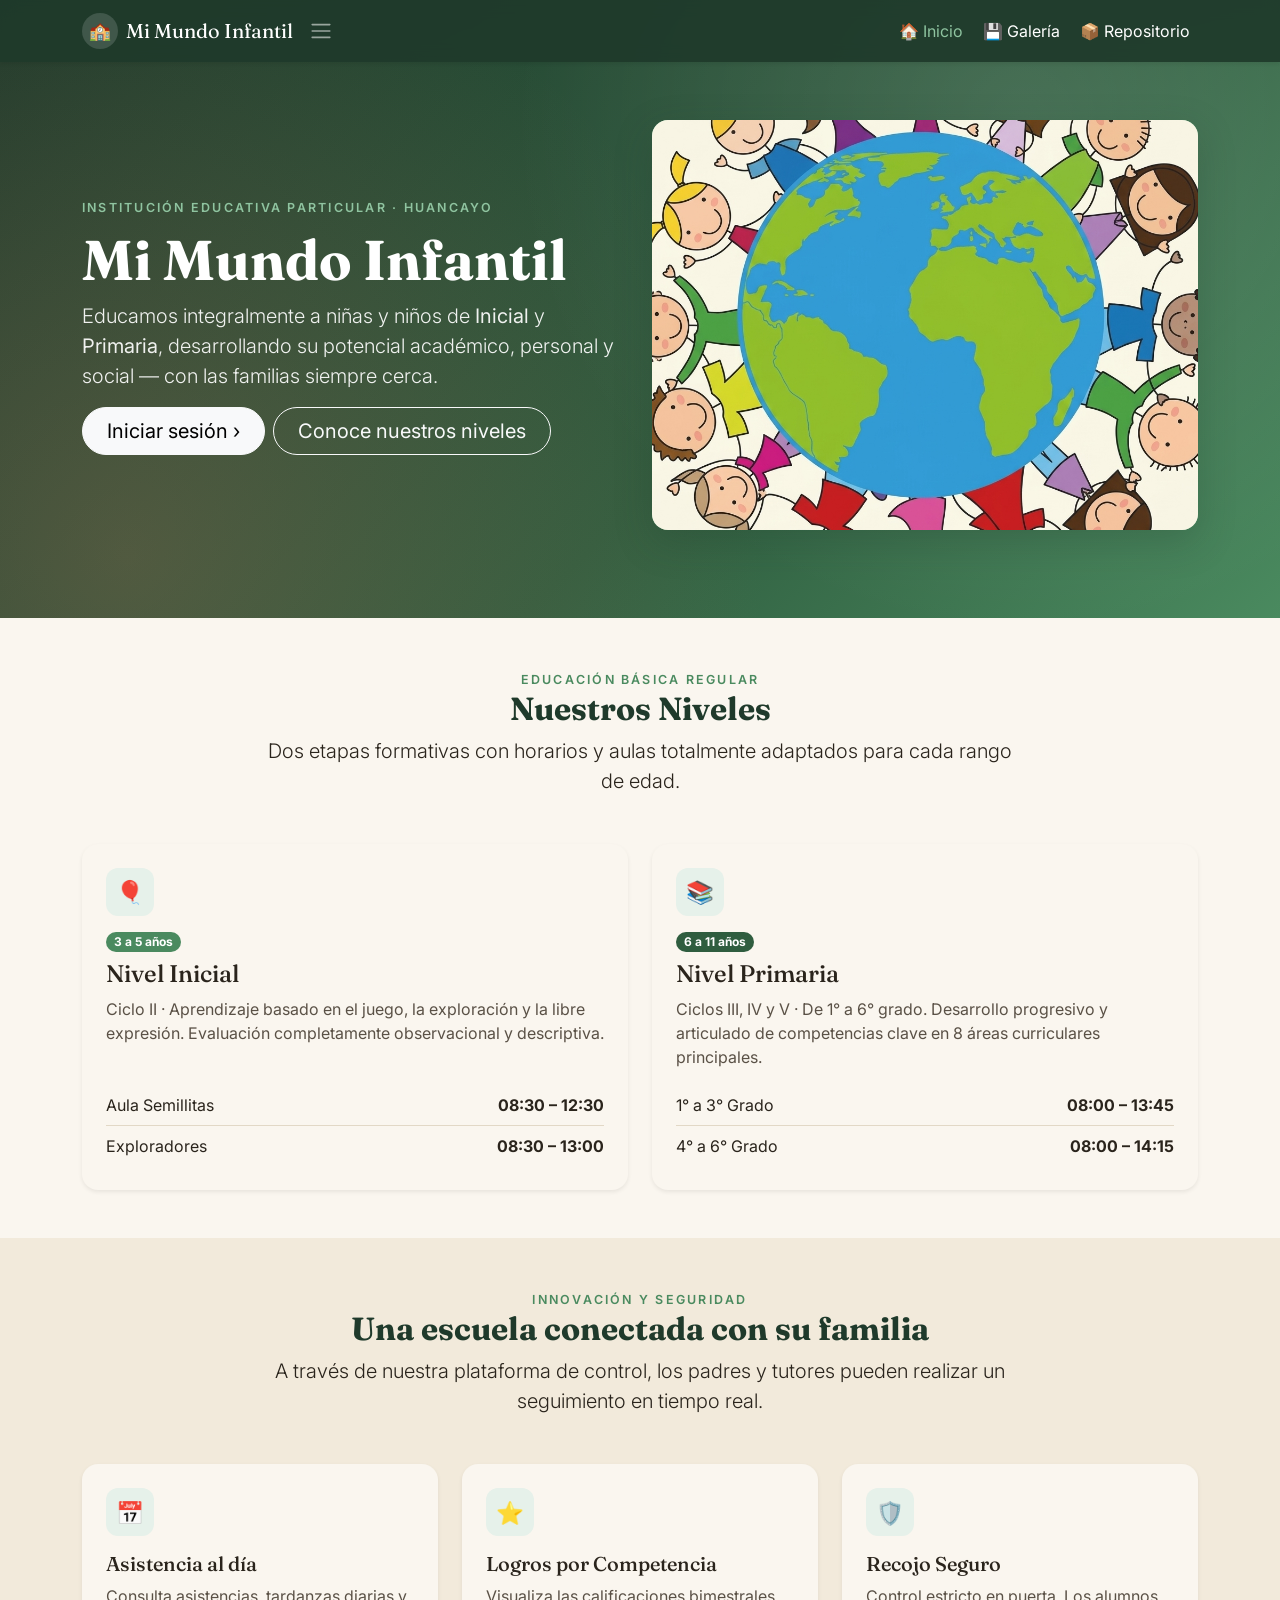
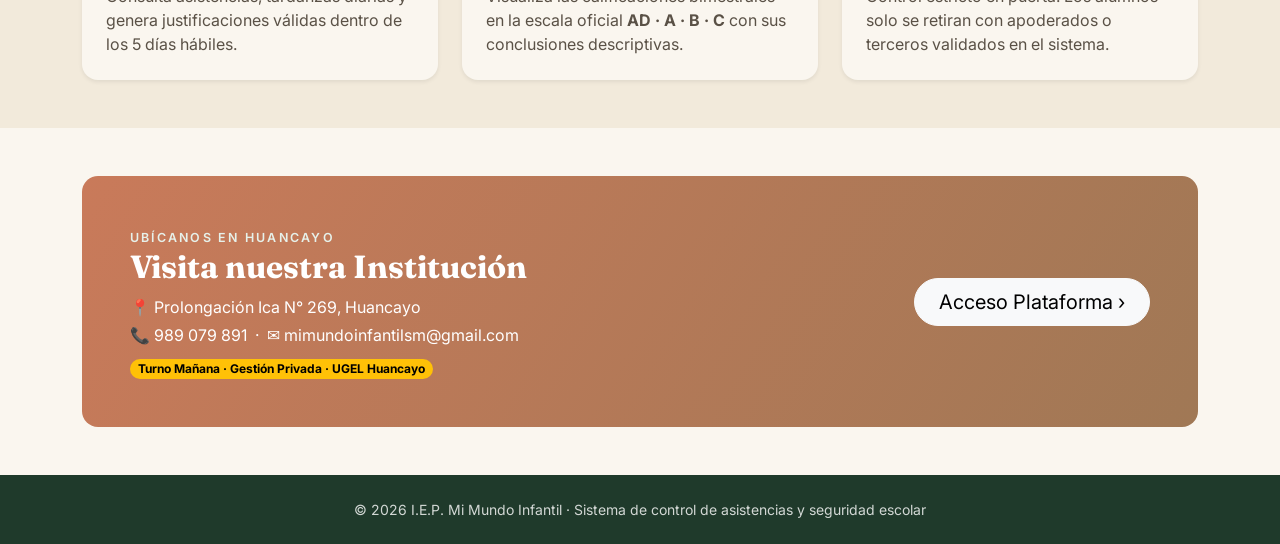
==== index.html @ d2dae3f8 "xd" ====
<!DOCTYPE html>
<html lang="es">
<head>
  <meta charset="UTF-8">
  <meta name="viewport" content="width=device-width, initial-scale=1">
  <title>Bienvenidos · Mi Mundo Infantil</title>

  <!-- Bootstrap 5 -->
  <link href="https://cdn.jsdelivr.net/npm/bootstrap@5.3.3/dist/css/bootstrap.min.css" rel="stylesheet">
  <!-- Tipografías -->
  <link rel="preconnect" href="https://fonts.googleapis.com">
  <link rel="preconnect" href="https://fonts.gstatic.com" crossorigin>
  <link href="https://fonts.googleapis.com/css2?family=Fraunces:wght@500;700&family=Inter:wght@400;500;600&display=swap" rel="stylesheet">
  <!-- CSS propio -->
  <link href="styles.css" rel="stylesheet">
</head>
<body>

  <!-- Navbar -->
  <nav class="navbar navbar-expand-lg navbar-dark navbar-mmi fixed-top shadow-sm">
    <div class="container">
      <a class="navbar-brand d-flex align-items-center gap-2" href="index.html">
        <span class="logo-burbuja">🏫</span>
        <span>Mi Mundo Infantil</span>
      </a>
        <span class="navbar-toggler-icon"></span>
      </button>
      <div class="collapse navbar-collapse" id="navMain">
        <ul class="navbar-nav ms-auto align-items-lg-center gap-lg-1">
          <li class="nav-item"><a class="nav-link active" href="index.html">🏠 Inicio</a></li>
          <li class="nav-item"><a class="nav-link" href="viveic.html">💾 Galería</a></li>
          <li class="nav-item">
            <a class="nav-link" href="https://github.com/AngelQE/Mi-Mundo-Infantil" target="_blank" rel="noopener noreferrer">📦 Repositorio</a>
          </li>
        </ul>
      </div>
    </div>
  </nav>

  <!-- Hero -->
  <header class="hero-section">
    <div class="container">
      <div class="row align-items-center g-4 py-4">
        <div class="col-lg-6">
          <span class="eyebrow">Institución Educativa Particular · Huancayo</span>
          <h1 class="display-4 fw-bold mt-2">Mi Mundo Infantil</h1>
          <p class="lead">Educamos integralmente a niñas y niños de <strong>Inicial</strong> y <strong>Primaria</strong>, desarrollando su potencial académico, personal y social — con las familias siempre cerca.</p>
          <div class="d-flex flex-wrap gap-2 mt-3">
            <a href="login.html" class="btn btn-light btn-lg rounded-pill px-4">Iniciar sesión ›</a>
            <a href="#niveles" class="btn btn-outline-light btn-lg rounded-pill px-4">Conoce nuestros niveles</a>
          </div>
        </div>
        <div class="col-lg-6">
          <div class="hero-media">
            <img src="images/logo.jpg" alt="Logo de Mi Mundo Infantil">
          </div>
        </div>
      </div>
    </div>
  </header>

  <!-- Niveles -->
  <section class="py-5" id="niveles">
    <div class="container">
      <div class="text-center mb-5">
        <span class="eyebrow">Educación Básica Regular</span>
        <h2 class="fw-bold">Nuestros Niveles</h2>
        <p class="lead mx-auto" style="max-width: 62ch;">Dos etapas formativas con horarios y aulas totalmente adaptados para cada rango de edad.</p>
      </div>

      <div class="row g-4">
        <!-- Inicial -->
        <div class="col-md-6">
          <div class="card h-100 shadow-sm border-0 rounded-4">
            <div class="card-body p-4 d-flex flex-column">
              <div class="icon-bubble mb-3">🎈</div>
              <span class="badge text-bg-success align-self-start mb-2">3 a 5 años</span>
              <h3 class="card-title h4">Nivel Inicial</h3>
              <p class="card-text text-muted">Ciclo II · Aprendizaje basado en el juego, la exploración y la libre expresión. Evaluación completamente observacional y descriptiva.</p>
              <ul class="list-group list-group-flush mt-auto">
                <li class="list-group-item d-flex justify-content-between px-0">
                  <span>Aula Semillitas</span><strong>08:30 – 12:30</strong>
                </li>
                <li class="list-group-item d-flex justify-content-between px-0">
                  <span>Exploradores</span><strong>08:30 – 13:00</strong>
                </li>
              </ul>
            </div>
          </div>
        </div>
        <!-- Primaria -->
        <div class="col-md-6">
          <div class="card h-100 shadow-sm border-0 rounded-4">
            <div class="card-body p-4 d-flex flex-column">
              <div class="icon-bubble mb-3">📚</div>
              <span class="badge text-bg-primary align-self-start mb-2">6 a 11 años</span>
              <h3 class="card-title h4">Nivel Primaria</h3>
              <p class="card-text text-muted">Ciclos III, IV y V · De 1° a 6° grado. Desarrollo progresivo y articulado de competencias clave en 8 áreas curriculares principales.</p>
              <ul class="list-group list-group-flush mt-auto">
                <li class="list-group-item d-flex justify-content-between px-0">
                  <span>1° a 3° Grado</span><strong>08:00 – 13:45</strong>
                </li>
                <li class="list-group-item d-flex justify-content-between px-0">
                  <span>4° a 6° Grado</span><strong>08:00 – 14:15</strong>
                </li>
              </ul>
            </div>
          </div>
        </div>
      </div>
    </div>
  </section>

  <!-- Sistema / Features -->
  <section class="py-5 section-alt" id="sistema">
    <div class="container">
      <div class="text-center mb-5">
        <span class="eyebrow">Innovación y Seguridad</span>
        <h2 class="fw-bold">Una escuela conectada con su familia</h2>
        <p class="lead mx-auto" style="max-width: 62ch;">A través de nuestra plataforma de control, los padres y tutores pueden realizar un seguimiento en tiempo real.</p>
      </div>

      <div class="row g-4">
        <div class="col-md-4">
          <div class="card h-100 shadow-sm border-0 rounded-4">
            <div class="card-body p-4">
              <div class="icon-bubble mb-3">📅</div>
              <h3 class="card-title h5">Asistencia al día</h3>
              <p class="card-text text-muted mb-0">Consulta asistencias, tardanzas diarias y genera justificaciones válidas dentro de los 5 días hábiles.</p>
            </div>
          </div>
        </div>
        <div class="col-md-4">
          <div class="card h-100 shadow-sm border-0 rounded-4">
            <div class="card-body p-4">
              <div class="icon-bubble mb-3">⭐</div>
              <h3 class="card-title h5">Logros por Competencia</h3>
              <p class="card-text text-muted mb-0">Visualiza las calificaciones bimestrales en la escala oficial <strong>AD · A · B · C</strong> con sus conclusiones descriptivas.</p>
            </div>
          </div>
        </div>
        <div class="col-md-4">
          <div class="card h-100 shadow-sm border-0 rounded-4">
            <div class="card-body p-4">
              <div class="icon-bubble mb-3">🛡️</div>
              <h3 class="card-title h5">Recojo Seguro</h3>
              <p class="card-text text-muted mb-0">Control estricto en puerta. Los alumnos solo se retiran con apoderados o terceros validados en el sistema.</p>
            </div>
          </div>
        </div>
      </div>
    </div>
  </section>

  <!-- Contacto / Banner -->
  <section class="py-5" id="contacto">
    <div class="container">
      <div class="banner-cta p-4 p-lg-5">
        <div class="row align-items-center g-3">
          <div class="col-lg-8">
            <span class="eyebrow" style="color: var(--verde-100);">Ubícanos en Huancayo</span>
            <h2 class="fw-bold mb-2">Visita nuestra Institución</h2>
            <p class="mb-1">📍 Prolongación Ica N° 269, Huancayo</p>
            <p class="mb-1">📞 989 079 891 &nbsp;·&nbsp; ✉️ mimundoinfantilsm@gmail.com</p>
            <span class="badge text-bg-warning mt-2">Turno Mañana · Gestión Privada · UGEL Huancayo</span>
          </div>
          <div class="col-lg-4 text-lg-end">
            <a href="login.html" class="btn btn-light btn-lg rounded-pill px-4">Acceso Plataforma ›</a>
          </div>
        </div>
      </div>
    </div>
  </section>

  <!-- Footer -->
  <footer class="site-footer py-4">
    <div class="container text-center small">
      © 2026 I.E.P. Mi Mundo Infantil · Sistema de control de asistencias y seguridad escolar
    </div>
  </footer>

  <script src="https://cdn.jsdelivr.net/npm/bootstrap@5.3.3/dist/js/bootstrap.bundle.min.js"></script>
</body>
</html>
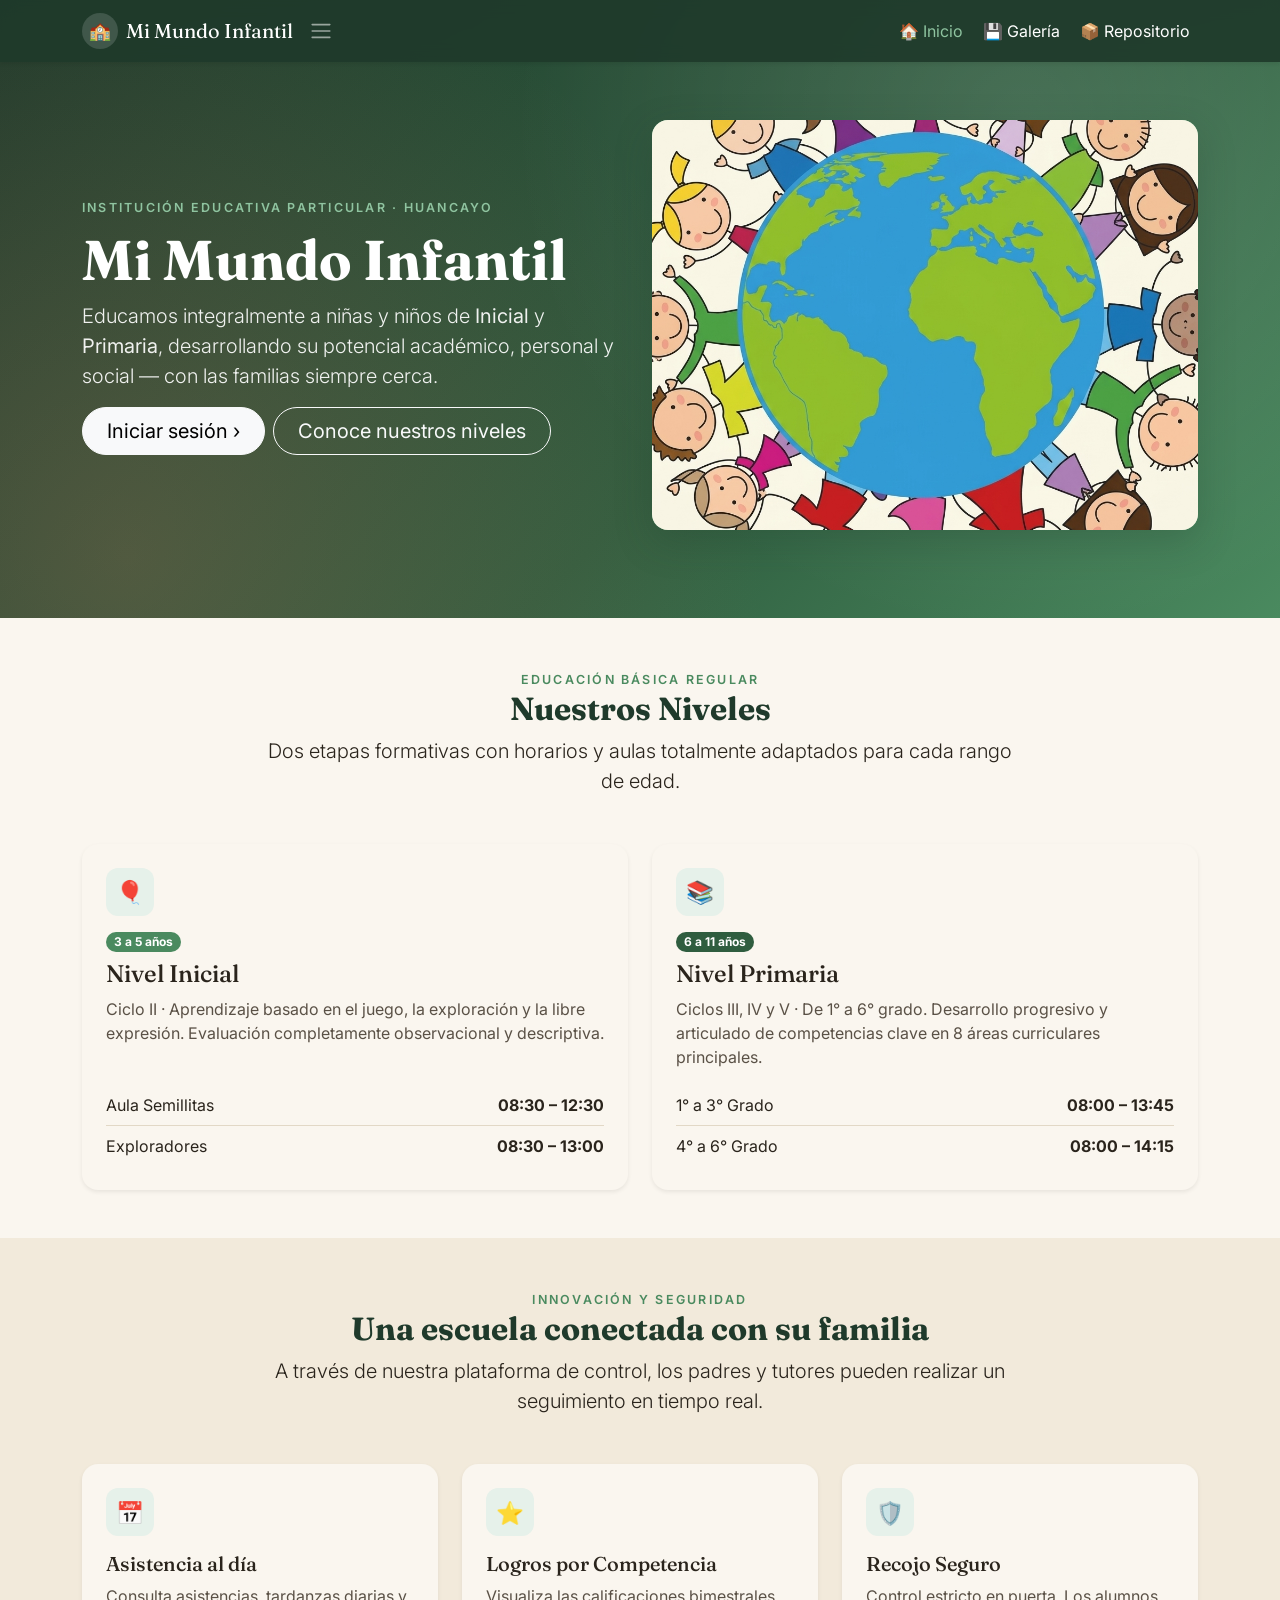
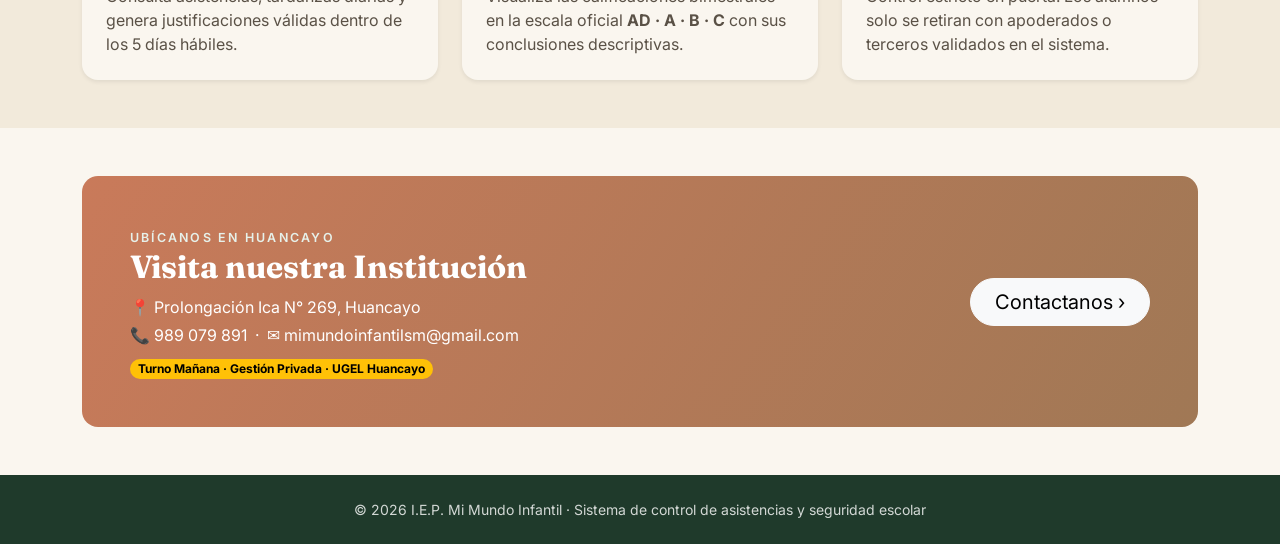
==== commit bae55b34: "Update index.html" ====
--- a/index.html
+++ b/index.html
@@ -165,7 +165,7 @@
             <span class="badge text-bg-warning mt-2">Turno Mañana · Gestión Privada · UGEL Huancayo</span>
           </div>
           <div class="col-lg-4 text-lg-end">
-            <a href="login.html" class="btn btn-light btn-lg rounded-pill px-4">Acceso Plataforma ›</a>
+            <a href="https://www.facebook.com/profile.php?id=100063646085110" class="btn btn-light btn-lg rounded-pill px-4">Contactanos ›</a>
           </div>
         </div>
       </div>
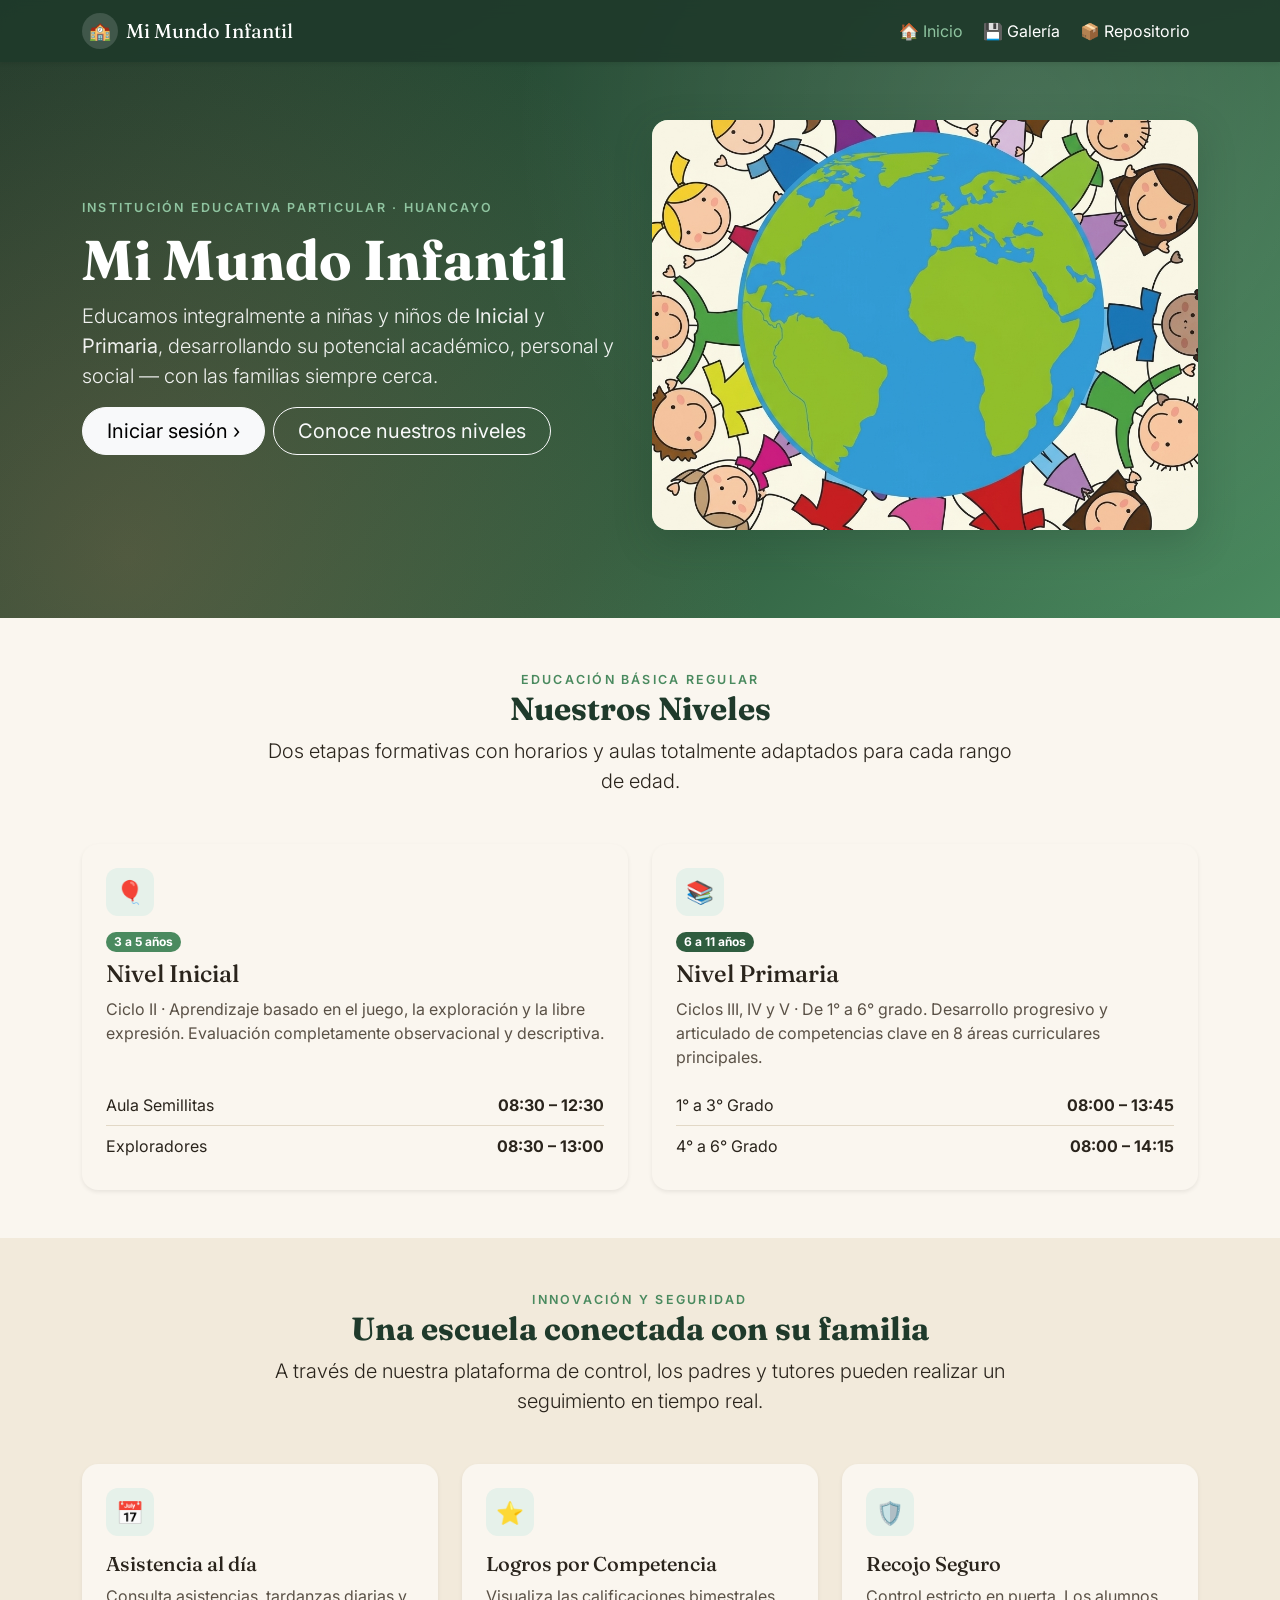
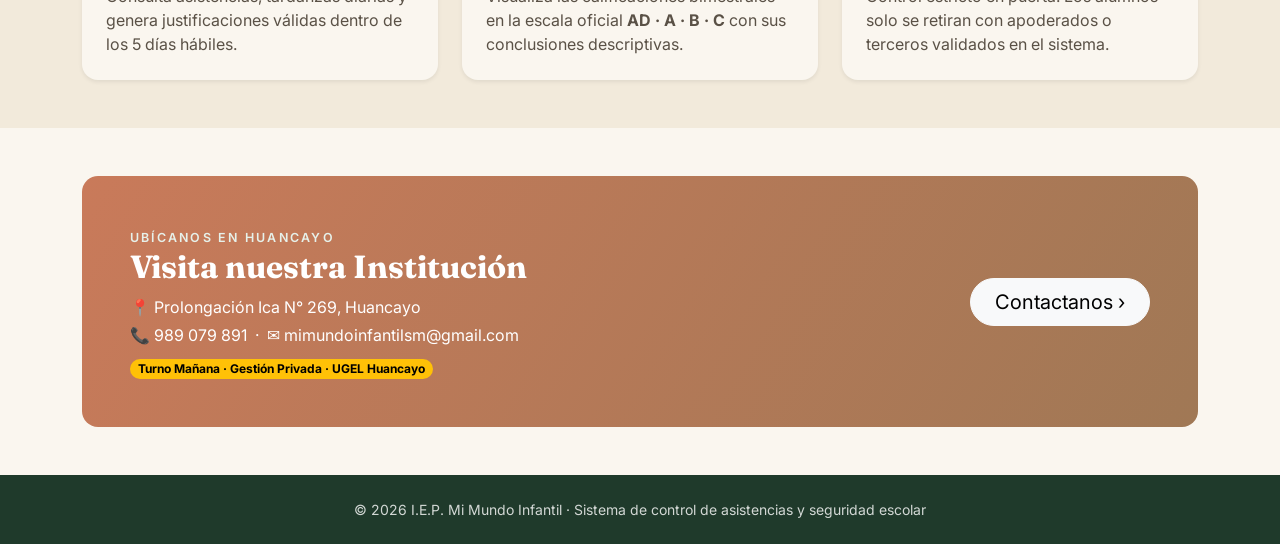
==== commit c290d120: "xd" ====
--- a/index.html
+++ b/index.html
@@ -13,6 +13,10 @@
   <link href="https://fonts.googleapis.com/css2?family=Fraunces:wght@500;700&family=Inter:wght@400;500;600&display=swap" rel="stylesheet">
   <!-- CSS propio -->
   <link href="styles.css" rel="stylesheet">
+  <!-- Bootstrap -->
+  <script src="https://cdn.jsdelivr.net/npm/bootstrap@5.3.3/dist/js/bootstrap.bundle.min.js"></script>
+  <!-- JavaScript -->
+    <script src="app.js"></script>
 </head>
 <body>
 
@@ -23,7 +27,6 @@
         <span class="logo-burbuja">🏫</span>
         <span>Mi Mundo Infantil</span>
       </a>
-        <span class="navbar-toggler-icon"></span>
       </button>
       <div class="collapse navbar-collapse" id="navMain">
         <ul class="navbar-nav ms-auto align-items-lg-center gap-lg-1">
@@ -46,7 +49,7 @@
           <h1 class="display-4 fw-bold mt-2">Mi Mundo Infantil</h1>
           <p class="lead">Educamos integralmente a niñas y niños de <strong>Inicial</strong> y <strong>Primaria</strong>, desarrollando su potencial académico, personal y social — con las familias siempre cerca.</p>
           <div class="d-flex flex-wrap gap-2 mt-3">
-            <a href="login.html" class="btn btn-light btn-lg rounded-pill px-4">Iniciar sesión ›</a>
+            <a class="btn btn-light btn-lg rounded-pill px-4">Iniciar sesión ›</a>
             <a href="#niveles" class="btn btn-outline-light btn-lg rounded-pill px-4">Conoce nuestros niveles</a>
           </div>
         </div>
@@ -178,7 +181,5 @@
       © 2026 I.E.P. Mi Mundo Infantil · Sistema de control de asistencias y seguridad escolar
     </div>
   </footer>
-
-  <script src="https://cdn.jsdelivr.net/npm/bootstrap@5.3.3/dist/js/bootstrap.bundle.min.js"></script>
 </body>
 </html>
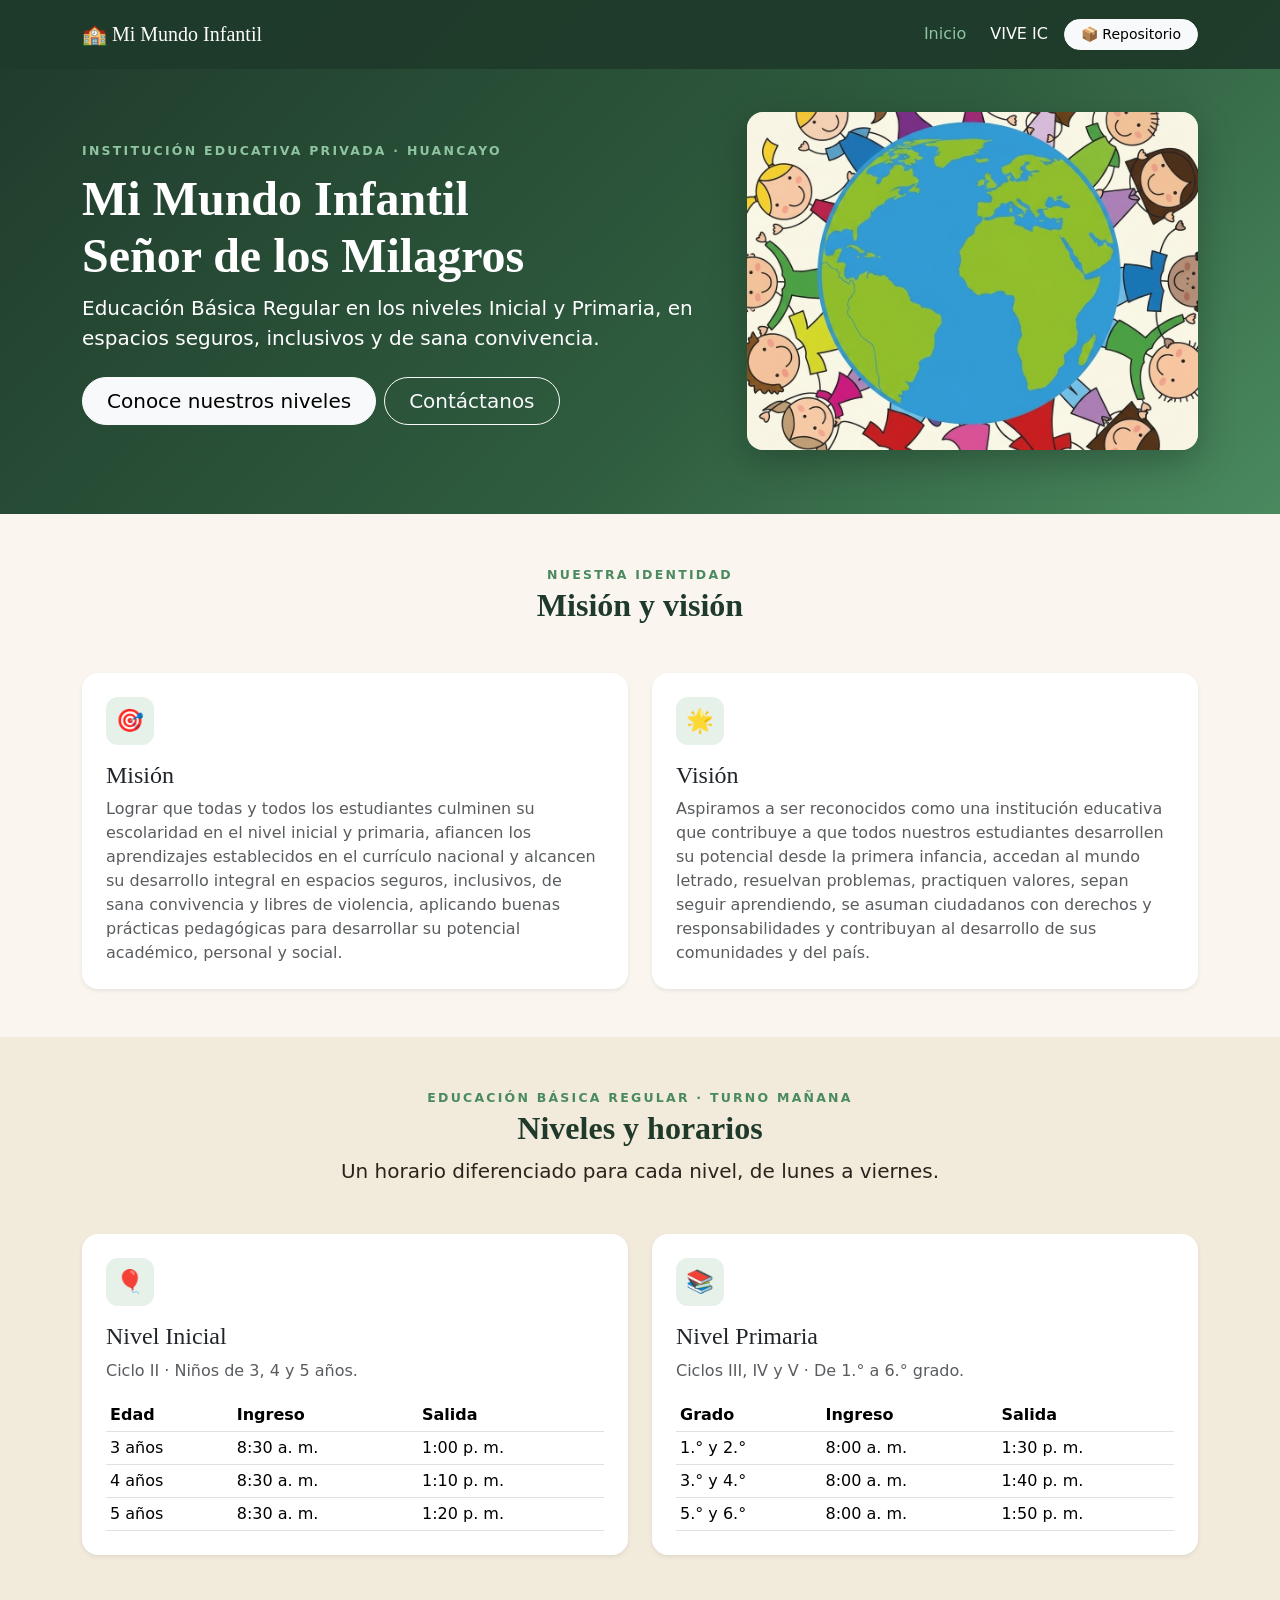
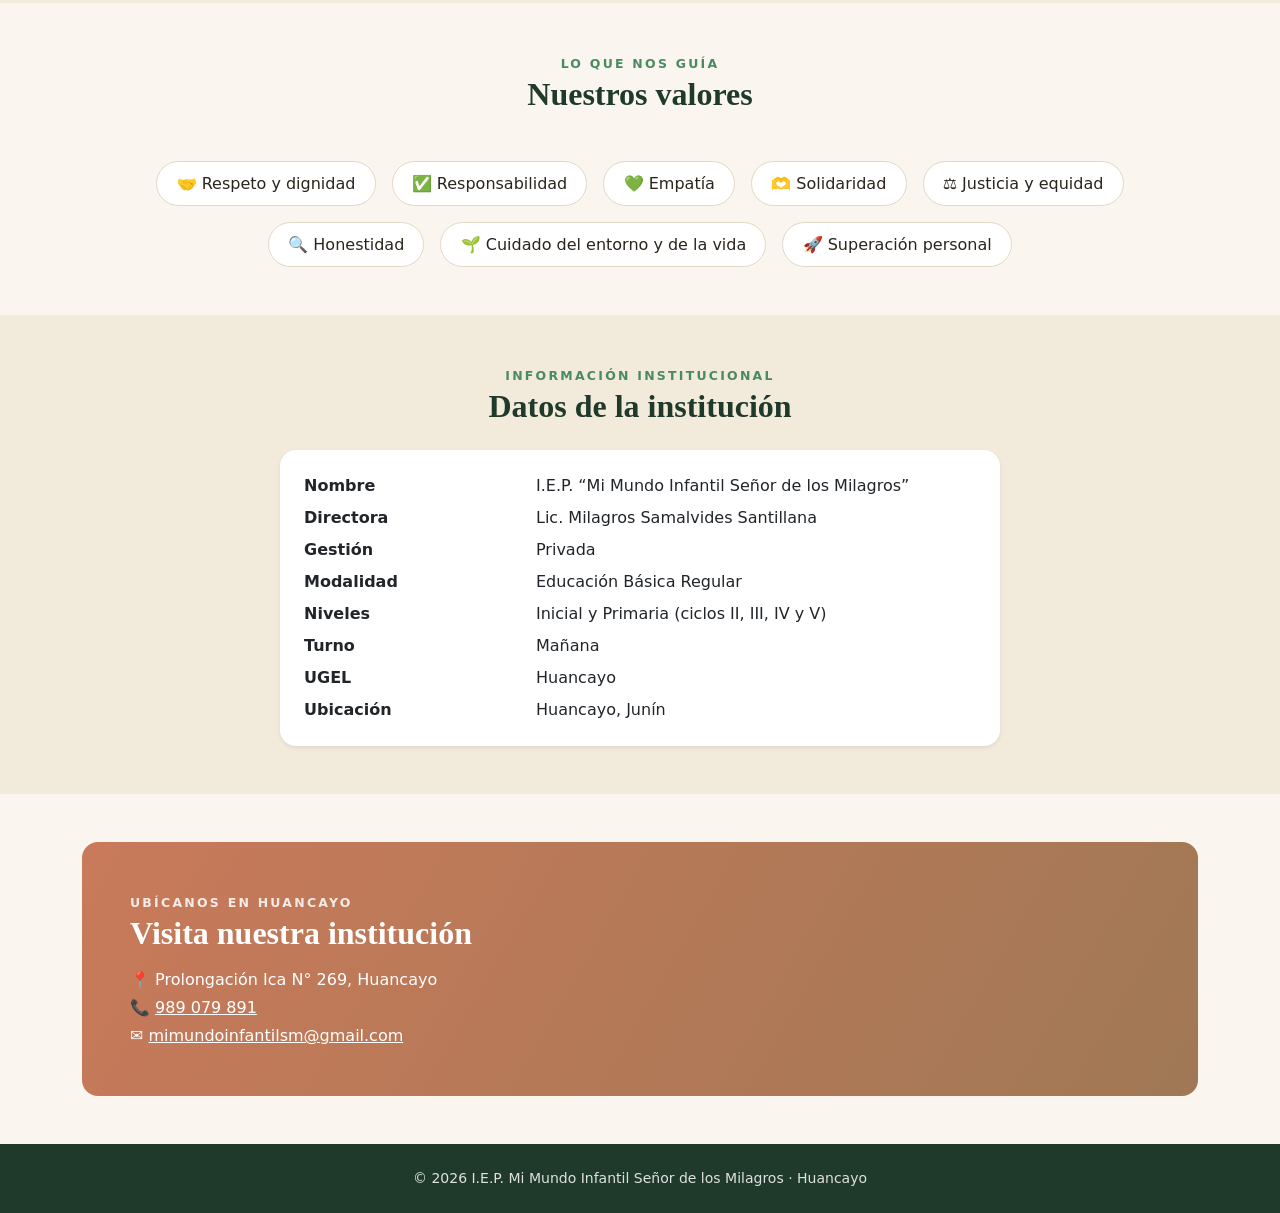
==== commit 549c71b6: "MMI" ====
--- a/index.html
+++ b/index.html
@@ -3,110 +3,74 @@
 <head>
   <meta charset="UTF-8">
   <meta name="viewport" content="width=device-width, initial-scale=1">
-  <title>Bienvenidos · Mi Mundo Infantil</title>
-
-  <!-- Bootstrap 5 -->
+  <title>I.E.P. Mi Mundo Infantil Señor de los Milagros · Huancayo</title>
+  <meta name="description" content="Institución Educativa Privada de Educación Inicial y Primaria en Huancayo.">
   <link href="https://cdn.jsdelivr.net/npm/bootstrap@5.3.3/dist/css/bootstrap.min.css" rel="stylesheet">
-  <!-- Tipografías -->
-  <link rel="preconnect" href="https://fonts.googleapis.com">
-  <link rel="preconnect" href="https://fonts.gstatic.com" crossorigin>
-  <link href="https://fonts.googleapis.com/css2?family=Fraunces:wght@500;700&family=Inter:wght@400;500;600&display=swap" rel="stylesheet">
-  <!-- CSS propio -->
   <link href="styles.css" rel="stylesheet">
-  <!-- Bootstrap -->
-  <script src="https://cdn.jsdelivr.net/npm/bootstrap@5.3.3/dist/js/bootstrap.bundle.min.js"></script>
-  <!-- JavaScript -->
-    <script src="app.js"></script>
 </head>
 <body>
 
-  <!-- Navbar -->
-  <nav class="navbar navbar-expand-lg navbar-dark navbar-mmi fixed-top shadow-sm">
+  <nav class="navbar navbar-expand-lg navbar-dark navbar-mmi fixed-top">
     <div class="container">
-      <a class="navbar-brand d-flex align-items-center gap-2" href="index.html">
-        <span class="logo-burbuja">🏫</span>
-        <span>Mi Mundo Infantil</span>
-      </a>
+      <a class="navbar-brand" href="index.html">🏫 Mi Mundo Infantil</a>
+      <button class="navbar-toggler" type="button" data-bs-toggle="collapse" data-bs-target="#menu" aria-controls="menu" aria-expanded="false" aria-label="Abrir menú">
+        <span class="navbar-toggler-icon"></span>
       </button>
-      <div class="collapse navbar-collapse" id="navMain">
-        <ul class="navbar-nav ms-auto align-items-lg-center gap-lg-1">
-          <li class="nav-item"><a class="nav-link active" href="index.html">🏠 Inicio</a></li>
-          <li class="nav-item"><a class="nav-link" href="viveic.html">💾 Galería</a></li>
+      <div class="collapse navbar-collapse" id="menu">
+        <ul class="navbar-nav ms-auto align-items-lg-center gap-lg-2">
+          <li class="nav-item"><a class="nav-link" href="index.html">Inicio</a></li>
+          <li class="nav-item"><a class="nav-link" href="viveic.html">VIVE IC</a></li>
           <li class="nav-item">
-            <a class="nav-link" href="https://github.com/AngelQE/Mi-Mundo-Infantil" target="_blank" rel="noopener noreferrer">📦 Repositorio</a>
+            <a class="btn btn-light btn-sm rounded-pill px-3" href="https://github.com/AngelQE/MMI-FLASK" target="_blank" rel="noopener noreferrer">📦 Repositorio</a>
           </li>
         </ul>
       </div>
     </div>
   </nav>
 
-  <!-- Hero -->
   <header class="hero-section">
     <div class="container">
-      <div class="row align-items-center g-4 py-4">
-        <div class="col-lg-6">
-          <span class="eyebrow">Institución Educativa Particular · Huancayo</span>
-          <h1 class="display-4 fw-bold mt-2">Mi Mundo Infantil</h1>
-          <p class="lead">Educamos integralmente a niñas y niños de <strong>Inicial</strong> y <strong>Primaria</strong>, desarrollando su potencial académico, personal y social — con las familias siempre cerca.</p>
-          <div class="d-flex flex-wrap gap-2 mt-3">
-            <a class="btn btn-light btn-lg rounded-pill px-4">Iniciar sesión ›</a>
-            <a href="#niveles" class="btn btn-outline-light btn-lg rounded-pill px-4">Conoce nuestros niveles</a>
+      <div class="row align-items-center g-4">
+        <div class="col-lg-7">
+          <span class="eyebrow">Institución Educativa Privada · Huancayo</span>
+          <h1 class="display-5 fw-bold mt-2">Mi Mundo Infantil<br>Señor de los Milagros</h1>
+          <p class="lead">Educación Básica Regular en los niveles <strong>Inicial</strong> y <strong>Primaria</strong>, en espacios seguros, inclusivos y de sana convivencia.</p>
+          <div class="d-flex flex-wrap gap-2 mt-4">
+            <a href="#niveles" class="btn btn-light btn-lg rounded-pill px-4">Conoce nuestros niveles</a>
+            <a href="#contacto" class="btn btn-outline-light btn-lg rounded-pill px-4">Contáctanos</a>
           </div>
         </div>
-        <div class="col-lg-6">
+        <div class="col-lg-5">
           <div class="hero-media">
-            <img src="images/logo.jpg" alt="Logo de Mi Mundo Infantil">
+            <img src="images/logo.jpg" alt="Logo de la I.E.P. Mi Mundo Infantil Señor de los Milagros">
           </div>
         </div>
       </div>
     </div>
   </header>
 
-  <!-- Niveles -->
-  <section class="py-5" id="niveles">
+  <section class="py-5" id="nosotros">
     <div class="container">
       <div class="text-center mb-5">
-        <span class="eyebrow">Educación Básica Regular</span>
-        <h2 class="fw-bold">Nuestros Niveles</h2>
-        <p class="lead mx-auto" style="max-width: 62ch;">Dos etapas formativas con horarios y aulas totalmente adaptados para cada rango de edad.</p>
+        <span class="eyebrow">Nuestra identidad</span>
+        <h2 class="fw-bold">Misión y visión</h2>
       </div>
-
       <div class="row g-4">
-        <!-- Inicial -->
         <div class="col-md-6">
-          <div class="card h-100 shadow-sm border-0 rounded-4">
-            <div class="card-body p-4 d-flex flex-column">
-              <div class="icon-bubble mb-3">🎈</div>
-              <span class="badge text-bg-success align-self-start mb-2">3 a 5 años</span>
-              <h3 class="card-title h4">Nivel Inicial</h3>
-              <p class="card-text text-muted">Ciclo II · Aprendizaje basado en el juego, la exploración y la libre expresión. Evaluación completamente observacional y descriptiva.</p>
-              <ul class="list-group list-group-flush mt-auto">
-                <li class="list-group-item d-flex justify-content-between px-0">
-                  <span>Aula Semillitas</span><strong>08:30 – 12:30</strong>
-                </li>
-                <li class="list-group-item d-flex justify-content-between px-0">
-                  <span>Exploradores</span><strong>08:30 – 13:00</strong>
-                </li>
-              </ul>
+          <div class="card h-100 border-0 shadow-sm">
+            <div class="card-body p-4">
+              <div class="icon-bubble mb-3">🎯</div>
+              <h3 class="h4">Misión</h3>
+              <p class="text-muted mb-0">Lograr que todas y todos los estudiantes culminen su escolaridad en el nivel inicial y primaria, afiancen los aprendizajes establecidos en el currículo nacional y alcancen su desarrollo integral en espacios seguros, inclusivos, de sana convivencia y libres de violencia, aplicando buenas prácticas pedagógicas para desarrollar su potencial académico, personal y social.</p>
             </div>
           </div>
         </div>
-        <!-- Primaria -->
         <div class="col-md-6">
-          <div class="card h-100 shadow-sm border-0 rounded-4">
-            <div class="card-body p-4 d-flex flex-column">
-              <div class="icon-bubble mb-3">📚</div>
-              <span class="badge text-bg-primary align-self-start mb-2">6 a 11 años</span>
-              <h3 class="card-title h4">Nivel Primaria</h3>
-              <p class="card-text text-muted">Ciclos III, IV y V · De 1° a 6° grado. Desarrollo progresivo y articulado de competencias clave en 8 áreas curriculares principales.</p>
-              <ul class="list-group list-group-flush mt-auto">
-                <li class="list-group-item d-flex justify-content-between px-0">
-                  <span>1° a 3° Grado</span><strong>08:00 – 13:45</strong>
-                </li>
-                <li class="list-group-item d-flex justify-content-between px-0">
-                  <span>4° a 6° Grado</span><strong>08:00 – 14:15</strong>
-                </li>
-              </ul>
+          <div class="card h-100 border-0 shadow-sm">
+            <div class="card-body p-4">
+              <div class="icon-bubble mb-3">🌟</div>
+              <h3 class="h4">Visión</h3>
+              <p class="text-muted mb-0">Aspiramos a ser reconocidos como una institución educativa que contribuye a que todos nuestros estudiantes desarrollen su potencial desde la primera infancia, accedan al mundo letrado, resuelvan problemas, practiquen valores, sepan seguir aprendiendo, se asuman ciudadanos con derechos y responsabilidades y contribuyan al desarrollo de sus comunidades y del país.</p>
             </div>
           </div>
         </div>
@@ -114,40 +78,49 @@
     </div>
   </section>
 
-  <!-- Sistema / Features -->
-  <section class="py-5 section-alt" id="sistema">
+  <section class="py-5 section-alt" id="niveles">
     <div class="container">
       <div class="text-center mb-5">
-        <span class="eyebrow">Innovación y Seguridad</span>
-        <h2 class="fw-bold">Una escuela conectada con su familia</h2>
-        <p class="lead mx-auto" style="max-width: 62ch;">A través de nuestra plataforma de control, los padres y tutores pueden realizar un seguimiento en tiempo real.</p>
+        <span class="eyebrow">Educación Básica Regular · Turno mañana</span>
+        <h2 class="fw-bold">Niveles y horarios</h2>
+        <p class="lead mx-auto" style="max-width: 60ch;">Un horario diferenciado para cada nivel, de lunes a viernes.</p>
       </div>
-
       <div class="row g-4">
-        <div class="col-md-4">
-          <div class="card h-100 shadow-sm border-0 rounded-4">
+        <div class="col-lg-6">
+          <div class="card h-100 border-0 shadow-sm">
             <div class="card-body p-4">
-              <div class="icon-bubble mb-3">📅</div>
-              <h3 class="card-title h5">Asistencia al día</h3>
-              <p class="card-text text-muted mb-0">Consulta asistencias, tardanzas diarias y genera justificaciones válidas dentro de los 5 días hábiles.</p>
+              <div class="icon-bubble mb-3">🎈</div>
+              <h3 class="h4">Nivel Inicial</h3>
+              <p class="text-muted">Ciclo II · Niños de 3, 4 y 5 años.</p>
+              <div class="table-responsive">
+                <table class="table table-sm align-middle mb-0">
+                  <thead><tr><th>Edad</th><th>Ingreso</th><th>Salida</th></tr></thead>
+                  <tbody>
+                    <tr><td>3 años</td><td>8:30 a. m.</td><td>1:00 p. m.</td></tr>
+                    <tr><td>4 años</td><td>8:30 a. m.</td><td>1:10 p. m.</td></tr>
+                    <tr><td>5 años</td><td>8:30 a. m.</td><td>1:20 p. m.</td></tr>
+                  </tbody>
+                </table>
+              </div>
             </div>
           </div>
         </div>
-        <div class="col-md-4">
-          <div class="card h-100 shadow-sm border-0 rounded-4">
+        <div class="col-lg-6">
+          <div class="card h-100 border-0 shadow-sm">
             <div class="card-body p-4">
-              <div class="icon-bubble mb-3">⭐</div>
-              <h3 class="card-title h5">Logros por Competencia</h3>
-              <p class="card-text text-muted mb-0">Visualiza las calificaciones bimestrales en la escala oficial <strong>AD · A · B · C</strong> con sus conclusiones descriptivas.</p>
-            </div>
-          </div>
-        </div>
-        <div class="col-md-4">
-          <div class="card h-100 shadow-sm border-0 rounded-4">
-            <div class="card-body p-4">
-              <div class="icon-bubble mb-3">🛡️</div>
-              <h3 class="card-title h5">Recojo Seguro</h3>
-              <p class="card-text text-muted mb-0">Control estricto en puerta. Los alumnos solo se retiran con apoderados o terceros validados en el sistema.</p>
+              <div class="icon-bubble mb-3">📚</div>
+              <h3 class="h4">Nivel Primaria</h3>
+              <p class="text-muted">Ciclos III, IV y V · De 1.° a 6.° grado.</p>
+              <div class="table-responsive">
+                <table class="table table-sm align-middle mb-0">
+                  <thead><tr><th>Grado</th><th>Ingreso</th><th>Salida</th></tr></thead>
+                  <tbody>
+                    <tr><td>1.° y 2.°</td><td>8:00 a. m.</td><td>1:30 p. m.</td></tr>
+                    <tr><td>3.° y 4.°</td><td>8:00 a. m.</td><td>1:40 p. m.</td></tr>
+                    <tr><td>5.° y 6.°</td><td>8:00 a. m.</td><td>1:50 p. m.</td></tr>
+                  </tbody>
+                </table>
+              </div>
             </div>
           </div>
         </div>
@@ -155,31 +128,67 @@
     </div>
   </section>
 
-  <!-- Contacto / Banner -->
-  <section class="py-5" id="contacto">
+  <section class="py-5" id="valores">
     <div class="container">
-      <div class="banner-cta p-4 p-lg-5">
-        <div class="row align-items-center g-3">
-          <div class="col-lg-8">
-            <span class="eyebrow" style="color: var(--verde-100);">Ubícanos en Huancayo</span>
-            <h2 class="fw-bold mb-2">Visita nuestra Institución</h2>
-            <p class="mb-1">📍 Prolongación Ica N° 269, Huancayo</p>
-            <p class="mb-1">📞 989 079 891 &nbsp;·&nbsp; ✉️ mimundoinfantilsm@gmail.com</p>
-            <span class="badge text-bg-warning mt-2">Turno Mañana · Gestión Privada · UGEL Huancayo</span>
-          </div>
-          <div class="col-lg-4 text-lg-end">
-            <a href="https://www.facebook.com/profile.php?id=100063646085110" class="btn btn-light btn-lg rounded-pill px-4">Contactanos ›</a>
-          </div>
+      <div class="text-center mb-5">
+        <span class="eyebrow">Lo que nos guía</span>
+        <h2 class="fw-bold">Nuestros valores</h2>
+      </div>
+      <div class="d-flex flex-wrap justify-content-center gap-3">
+        <span class="valor">🤝 Respeto y dignidad</span>
+        <span class="valor">✅ Responsabilidad</span>
+        <span class="valor">💚 Empatía</span>
+        <span class="valor">🫶 Solidaridad</span>
+        <span class="valor">⚖️ Justicia y equidad</span>
+        <span class="valor">🔍 Honestidad</span>
+        <span class="valor">🌱 Cuidado del entorno y de la vida</span>
+        <span class="valor">🚀 Superación personal</span>
+      </div>
+    </div>
+  </section>
+
+  <section class="py-5 section-alt" id="datos">
+    <div class="container">
+      <div class="text-center mb-4">
+        <span class="eyebrow">Información institucional</span>
+        <h2 class="fw-bold">Datos de la institución</h2>
+      </div>
+      <div class="card border-0 shadow-sm mx-auto" style="max-width: 720px;">
+        <div class="card-body p-4">
+          <dl class="row mb-0">
+            <dt class="col-sm-4">Nombre</dt><dd class="col-sm-8">I.E.P. “Mi Mundo Infantil Señor de los Milagros”</dd>
+            <dt class="col-sm-4">Directora</dt><dd class="col-sm-8">Lic. Milagros Samalvides Santillana</dd>
+            <dt class="col-sm-4">Gestión</dt><dd class="col-sm-8">Privada</dd>
+            <dt class="col-sm-4">Modalidad</dt><dd class="col-sm-8">Educación Básica Regular</dd>
+            <dt class="col-sm-4">Niveles</dt><dd class="col-sm-8">Inicial y Primaria (ciclos II, III, IV y V)</dd>
+            <dt class="col-sm-4">Turno</dt><dd class="col-sm-8">Mañana</dd>
+            <dt class="col-sm-4">UGEL</dt><dd class="col-sm-8">Huancayo</dd>
+            <dt class="col-sm-4">Ubicación</dt><dd class="col-sm-8 mb-0">Huancayo, Junín</dd>
+          </dl>
         </div>
       </div>
     </div>
   </section>
 
-  <!-- Footer -->
+  <section class="py-5" id="contacto">
+    <div class="container">
+      <div class="banner-cta p-4 p-lg-5">
+        <span class="eyebrow">Ubícanos en Huancayo</span>
+        <h2 class="fw-bold mb-3">Visita nuestra institución</h2>
+        <p class="mb-1">📍 Prolongación Ica N° 269, Huancayo</p>
+        <p class="mb-1">📞 <a href="tel:+51989079891">989 079 891</a></p>
+        <p class="mb-0">✉️ <a href="mailto:mimundoinfantilsm@gmail.com">mimundoinfantilsm@gmail.com</a></p>
+      </div>
+    </div>
+  </section>
+
   <footer class="site-footer py-4">
     <div class="container text-center small">
-      © 2026 I.E.P. Mi Mundo Infantil · Sistema de control de asistencias y seguridad escolar
+      © 2026 I.E.P. Mi Mundo Infantil Señor de los Milagros · Huancayo
     </div>
   </footer>
+
+  <script src="https://cdn.jsdelivr.net/npm/bootstrap@5.3.3/dist/js/bootstrap.bundle.min.js"></script>
+  <script src="app.js" defer></script>
 </body>
-</html>
+</html>
--- a/styles.css
+++ b/styles.css
@@ -0,0 +1,125 @@
+:root {
+  --verde-900: #1f3a2b;
+  --verde-700: #2f5d3f;
+  --verde-500: #4a8a5f;
+  --verde-300: #8fc4a0;
+  --verde-100: #e6f1ea;
+  --crema: #faf6ef;
+  --crema-2: #f2eadb;
+  --terracota: #c97a5a;
+  --tierra: #a07855;
+  --texto: #2a241c;
+  --borde: #e2d8c6;
+}
+
+html { scroll-behavior: smooth; scroll-padding-top: 80px; }
+
+body {
+  font-family: system-ui, -apple-system, "Segoe UI", Roboto, sans-serif;
+  background: var(--crema);
+  color: var(--texto);
+}
+
+h1, h2, h3, h4, h5, .navbar-brand { font-family: Georgia, "Times New Roman", serif; }
+h2, h3, h4, h5 { color: var(--verde-900); }
+img { max-width: 100%; height: auto; }
+a { color: var(--verde-700); }
+a:hover { color: var(--terracota); }
+
+/* Navbar */
+.navbar-mmi {
+  background: rgba(31, 58, 43, 0.95);
+  padding: 0.9rem 1rem;
+  transition: padding .3s ease, box-shadow .3s ease;
+}
+.navbar-mmi.scrolled { padding: 0.45rem 1rem; box-shadow: 0 8px 24px rgba(0, 0, 0, .25); }
+.navbar-mmi .nav-link { color: #fff; }
+.navbar-mmi .nav-link:hover,
+.navbar-mmi .nav-link.active { color: var(--verde-300); }
+
+/* Hero */
+.hero-section {
+  background: linear-gradient(135deg, var(--verde-900), var(--verde-700) 60%, var(--verde-500));
+  color: #fff;
+  padding: 7rem 0 4rem;
+}
+.hero-section h1, .hero-section .lead { color: #fff; }
+.hero-media {
+  border-radius: 1rem;
+  overflow: hidden;
+  aspect-ratio: 4 / 3;
+  background: var(--verde-300);
+  box-shadow: 0 12px 36px rgba(0, 0, 0, .25);
+}
+.hero-media img { width: 100%; height: 100%; object-fit: cover; }
+
+.eyebrow {
+  display: inline-block;
+  font-size: .78rem;
+  letter-spacing: .18em;
+  text-transform: uppercase;
+  font-weight: 600;
+  color: var(--verde-500);
+}
+.hero-section .eyebrow { color: var(--verde-300); }
+
+/* Secciones y tarjetas */
+.section-alt { background: var(--crema-2); }
+.card { border-radius: 1rem; transition: transform .25s ease, box-shadow .25s ease; }
+.card:hover { transform: translateY(-4px); }
+.icon-bubble {
+  width: 48px; height: 48px;
+  display: grid; place-items: center;
+  background: var(--verde-100);
+  border-radius: 12px;
+  font-size: 1.4rem;
+}
+.valor {
+  background: #fff;
+  border: 1px solid var(--borde);
+  border-radius: 999px;
+  padding: .6rem 1.2rem;
+  font-weight: 500;
+}
+
+/* Contacto */
+.banner-cta {
+  background: linear-gradient(120deg, var(--terracota), var(--tierra));
+  color: #fff;
+  border-radius: 1rem;
+}
+.banner-cta h2 { color: #fff; }
+.banner-cta .eyebrow { color: #fff; opacity: .85; }
+.banner-cta a { color: #fff; }
+
+/* Galería */
+.gallery-img { aspect-ratio: 4 / 3; object-fit: cover; width: 100%; cursor: zoom-in; }
+
+/* Pie de página */
+.site-footer { background: var(--verde-900); color: rgba(255, 255, 255, .85); }
+
+/* Animación de entrada */
+.reveal { opacity: 0; transform: translateY(20px); transition: opacity .6s ease, transform .6s ease; }
+.reveal.visible { opacity: 1; transform: none; }
+
+/* Lightbox y botón volver arriba */
+.lightbox {
+  position: fixed; inset: 0; z-index: 2000;
+  background: rgba(15, 26, 20, .95);
+  display: flex; flex-direction: column;
+  align-items: center; justify-content: center;
+  padding: 1rem; cursor: zoom-out;
+}
+.lightbox img { max-width: 100%; max-height: 80vh; border-radius: .5rem; }
+.lightbox p { color: #fff; margin: 1rem 0 0; text-align: center; }
+.btn-top {
+  position: fixed; right: 24px; bottom: 24px; z-index: 1500;
+  width: 44px; height: 44px; border: 0; border-radius: 50%;
+  background: var(--terracota); color: #fff; font-size: 1.2rem;
+  display: none;
+}
+.btn-top.show { display: block; }
+
+@media (max-width: 576px) {
+  .hero-section { padding: 6rem 0 3rem; }
+}
